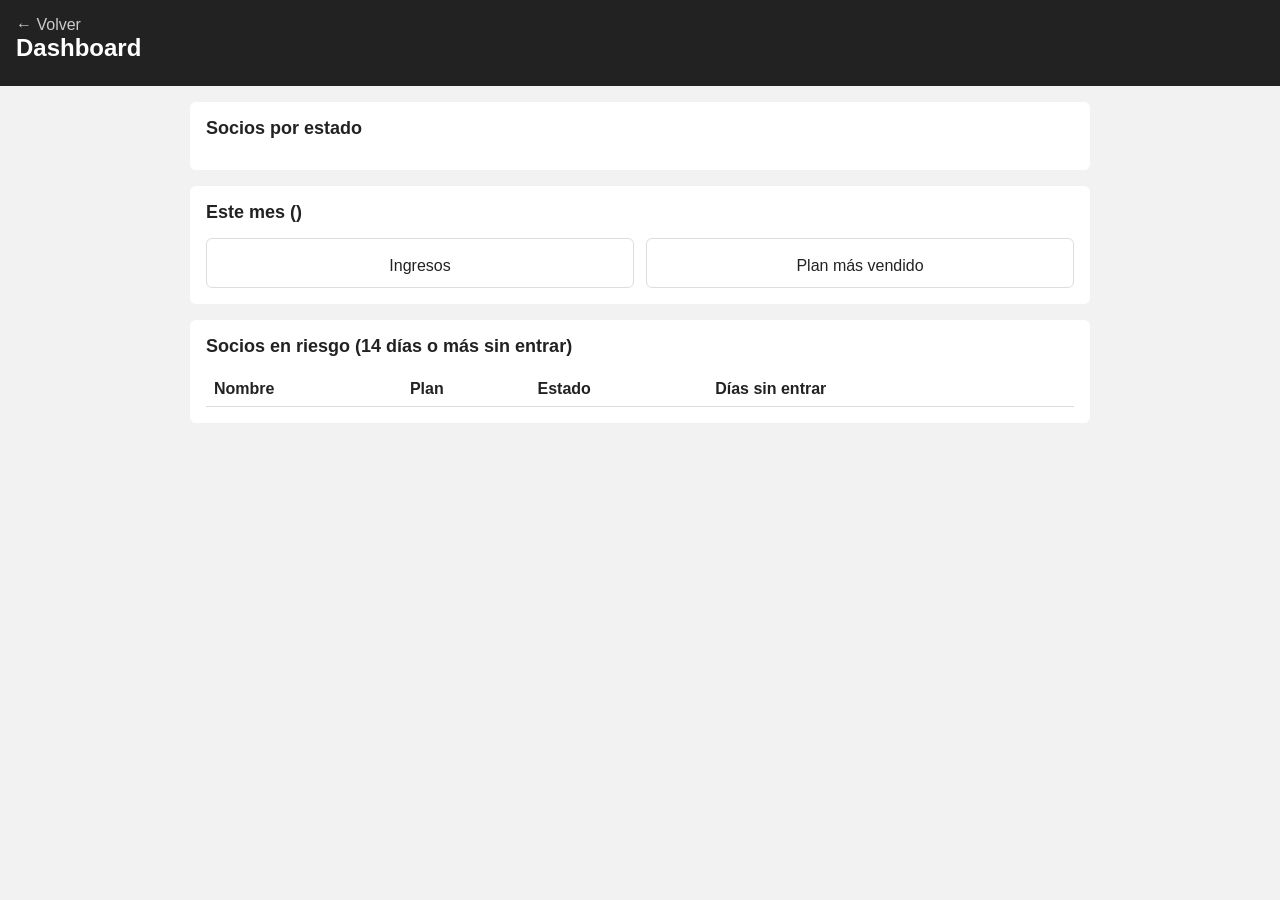
==== static/dashboard.html @ 6536957d "Implementa T6: dashboard con totales del mes, listas por estado y socios en riesgo" ====
<!DOCTYPE html>
<html lang="es">
<head>
    <meta charset="UTF-8">
    <meta name="viewport" content="width=device-width, initial-scale=1.0">
    <title>Gimnasio - Dashboard</title>
    <link rel="stylesheet" href="estilos.css">
</head>
<body>
    <header>
        <a href="index.html">&larr; Volver</a>
        <h1>Dashboard</h1>
        <div id="sesion"></div>
    </header>

    <main>
        <!-- Aquí aparecen los mensajes de éxito o error -->
        <div id="mensaje"></div>

        <section>
            <h2>Socios por estado</h2>
            <!-- Las tarjetas las rellena cargarDashboard() en app.js -->
            <div id="tarjetas-estado" class="tarjetas"></div>
        </section>

        <section>
            <h2>Este mes (<span id="mes"></span>)</h2>
            <div class="tarjetas">
                <div class="tarjeta">
                    <span class="numero" id="ingresos-mes"></span>
                    Ingresos
                </div>
                <div class="tarjeta">
                    <span class="numero" id="plan-mas-vendido"></span>
                    Plan más vendido
                </div>
            </div>
        </section>

        <section>
            <h2>Socios en riesgo (14 días o más sin entrar)</h2>
            <div class="tabla-scroll">
                <table>
                    <thead>
                        <tr>
                            <th>Nombre</th>
                            <th>Plan</th>
                            <th>Estado</th>
                            <th>Días sin entrar</th>
                            <th></th>
                        </tr>
                    </thead>
                    <tbody id="tabla-riesgo"></tbody>
                </table>
            </div>
        </section>

        <!-- Una sección por estado: vencidos, por vencer, congelados y cancelados -->
        <div id="listas-estado"></div>
    </main>

    <script src="app.js"></script>
    <script>
        // Al abrir la página: mostrar la sesión y cargar el dashboard
        mostrarSesion();
        cargarDashboard();
    </script>
</body>
</html>
---- static/estilos.css ----
/* =============================================
   Estilos del gimnasio (CSS básico, sin frameworks)
   ============================================= */

body {
    margin: 0;
    font-family: Arial, sans-serif;
    background: #f2f2f2;
    color: #222;
}

header {
    background: #222;
    color: white;
    padding: 16px;
}

header h1 {
    margin: 0;
    font-size: 24px;
}

header a {
    color: #ccc;
    text-decoration: none;
    margin-right: 12px;
}

main {
    max-width: 900px;
    margin: 0 auto;
    padding: 16px;
}

section {
    background: white;
    padding: 16px;
    margin-bottom: 16px;
    border-radius: 6px;
}

h2 {
    margin-top: 0;
    font-size: 18px;
}

/* El atributo hidden tiene que ganarle al display de botones y etiquetas */
[hidden] {
    display: none !important;
}

/* Lo que solo usa el administrador no se muestra a los demás roles (regla 15) */
body:not(.rol-admin) .solo-admin {
    display: none;
}

#sesion {
    margin-top: 8px;
    font-size: 14px;
}

/* ---------- Mensajes ---------- */

.mensaje {
    padding: 12px;
    margin-bottom: 16px;
    border-radius: 6px;
    font-weight: bold;
}

.mensaje.ok {
    background: #d4edda;
    color: #155724;
}

.mensaje.error {
    background: #f8d7da;
    color: #721c24;
}

/* ---------- Tablas ---------- */

.tabla-scroll {
    overflow-x: auto;
}

table {
    width: 100%;
    border-collapse: collapse;
}

th, td {
    text-align: left;
    padding: 8px;
    border-bottom: 1px solid #ddd;
}

.acciones {
    white-space: nowrap;
}

/* ---------- Estados del socio (regla 2) ---------- */

.estado {
    padding: 3px 8px;
    border-radius: 10px;
    font-size: 13px;
    color: white;
}

.activo {
    background: #28a745;
}

.por-vencer {
    background: #fd7e14;
}

.vencido {
    background: #dc3545;
}

.congelado {
    background: #17a2b8;
}

.cancelado {
    background: #6c757d;
}

/* ---------- Progreso (regla 6) ---------- */

.va-bien {
    color: #28a745;
}

.va-mal {
    color: #dc3545;
}

/* ---------- Rutina: qué hizo y qué no (regla 12) ---------- */

.hecho {
    color: #28a745;
}

.no-hecho {
    color: #dc3545;
}

/* ---------- Formularios y botones ---------- */

.campos {
    display: grid;
    grid-template-columns: repeat(auto-fill, minmax(200px, 1fr));
    gap: 12px;
    margin-bottom: 12px;
}

label {
    display: flex;
    flex-direction: column;
    gap: 4px;
    font-size: 14px;
    margin-bottom: 8px;
}

label.casilla {
    flex-direction: row;
    align-items: center;
}

#acciones-renovar, #acciones-congelar {
    margin-bottom: 12px;
}

input, select {
    padding: 6px;
    font-size: 14px;
    border: 1px solid #ccc;
    border-radius: 4px;
}

button, .boton {
    padding: 6px 12px;
    font-size: 14px;
    background: #222;
    color: white;
    border: none;
    border-radius: 4px;
    cursor: pointer;
    text-decoration: none;
    display: inline-block;
}

button:hover, .boton:hover {
    background: #444;
}

/* ---------- Ficha: dos columnas (una en móvil) ---------- */

.columnas {
    display: grid;
    grid-template-columns: 1fr 1fr;
    gap: 16px;
    margin-bottom: 16px;
}

.columnas section {
    margin-bottom: 0;
}

@media (max-width: 600px) {
    .columnas {
        grid-template-columns: 1fr;
    }
}


/* ---------- Dashboard: tarjetas con números (sin librerías de gráficos) ---------- */

.tarjetas {
    display: grid;
    grid-template-columns: repeat(auto-fit, minmax(140px, 1fr));
    gap: 12px;
}

.tarjeta {
    border: 1px solid #ddd;
    border-radius: 6px;
    padding: 12px;
    text-align: center;
}

.tarjeta .numero {
    display: block;
    font-size: 26px;
    font-weight: bold;
    margin-bottom: 6px;
}


/* Botón para eliminar socios */
.boton-eliminar {
    background: #dc3545;
}

.boton-eliminar:hover {
    background: #b02a37;
}
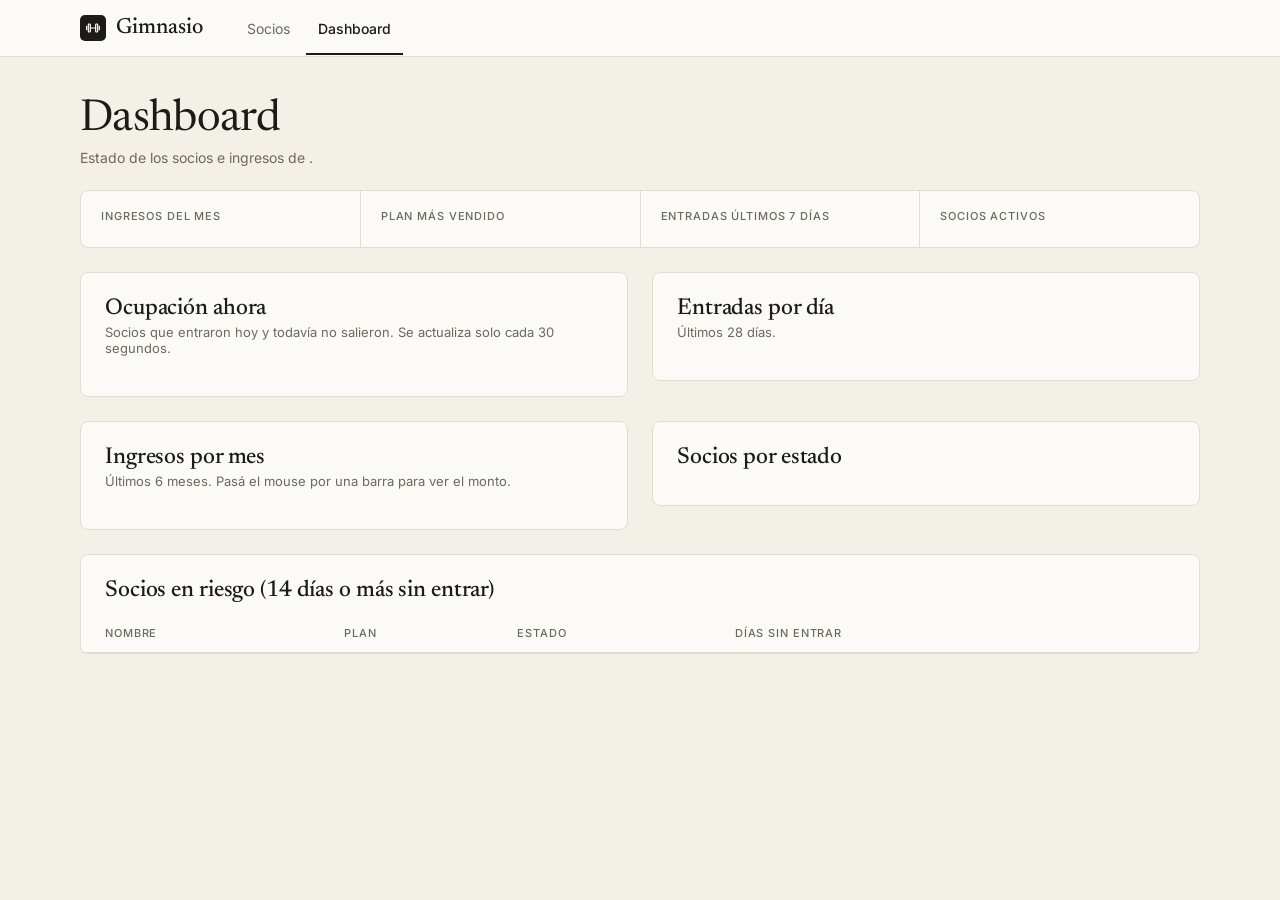
==== commit 9ddb70c1: "Rediseño sobrio de la interfaz, gráficos del dashboard y ocupación en vivo (T10) Interfaz (solo CSS," ====
--- a/static/dashboard.html
+++ b/static/dashboard.html
@@ -4,38 +4,65 @@
     <meta charset="UTF-8">
     <meta name="viewport" content="width=device-width, initial-scale=1.0">
     <title>Gimnasio - Dashboard</title>
+    <link rel="preconnect" href="https://fonts.googleapis.com">
+    <link rel="stylesheet" href="https://fonts.googleapis.com/css2?family=Inter:wght@400;500;600&family=Newsreader:opsz,wght@6..72,400;6..72,500&display=swap">
     <link rel="stylesheet" href="estilos.css">
 </head>
 <body>
     <header>
-        <a href="index.html">&larr; Volver</a>
-        <h1>Dashboard</h1>
-        <div id="sesion"></div>
+        <div class="barra">
+            <a class="marca" href="index.html"><span class="logo"><svg viewBox="0 0 24 24" width="16" height="16" fill="none" stroke="currentColor" stroke-width="1.8" stroke-linecap="round" stroke-linejoin="round" aria-hidden="true"><rect x="5" y="6" width="3" height="12" rx="1"/><rect x="16" y="6" width="3" height="12" rx="1"/><path d="M2.5 9.5v5M21.5 9.5v5M8 12h8"/></svg></span> Gimnasio</a>
+            <nav>
+                <a href="index.html">Socios</a>
+                <a class="actual" href="dashboard.html">Dashboard</a>
+                <a class="solo-admin" href="usuarios.html">Usuarios</a>
+            </nav>
+            <div id="sesion"></div>
+        </div>
     </header>
 
     <main>
+        <div class="encabezado">
+            <div>
+                <h1>Dashboard</h1>
+                <p class="subtitulo">Estado de los socios e ingresos de <span id="mes"></span>.</p>
+            </div>
+        </div>
+
         <!-- Aquí aparecen los mensajes de éxito o error -->
         <div id="mensaje"></div>
 
-        <section>
-            <h2>Socios por estado</h2>
-            <!-- Las tarjetas las rellena cargarDashboard() en app.js -->
-            <div id="tarjetas-estado" class="tarjetas"></div>
-        </section>
+        <!-- Los números del mes -->
+        <div class="tarjetas">
+            <div class="tarjeta"><span class="numero" id="ingresos-mes"></span>Ingresos del mes</div>
+            <div class="tarjeta"><span class="numero" id="plan-mas-vendido"></span>Plan más vendido</div>
+            <div class="tarjeta"><span class="numero" id="entradas-semana"></span>Entradas últimos 7 días</div>
+            <div class="tarjeta"><span class="numero" id="socios-activos"></span>Socios activos</div>
+        </div>
 
-        <section>
-            <h2>Este mes (<span id="mes"></span>)</h2>
-            <div class="tarjetas">
-                <div class="tarjeta">
-                    <span class="numero" id="ingresos-mes"></span>
-                    Ingresos
-                </div>
-                <div class="tarjeta">
-                    <span class="numero" id="plan-mas-vendido"></span>
-                    Plan más vendido
-                </div>
-            </div>
-        </section>
+        <!-- Gráficos dibujados con SVG en app.js (sin librerías) -->
+        <div class="columnas">
+            <section>
+                <h2>Ocupación ahora</h2>
+                <p class="nota">Socios que entraron hoy y todavía no salieron. Se actualiza solo cada 30 segundos.</p>
+                <div id="ocupacion" class="medidor"></div>
+            </section>
+            <section>
+                <h2>Entradas por día</h2>
+                <p class="nota">Últimos 28 días.</p>
+                <div id="grafico-entradas" class="grafico"></div>
+            </section>
+            <section>
+                <h2>Ingresos por mes</h2>
+                <p class="nota">Últimos 6 meses. Pasá el mouse por una barra para ver el monto.</p>
+                <div id="grafico-ingresos" class="grafico"></div>
+            </section>
+            <section>
+                <h2>Socios por estado</h2>
+                <!-- Una barra por estado, la rellena barrasPorEstado() en app.js -->
+                <div id="barras-estado" class="barras-estado"></div>
+            </section>
+        </div>
 
         <section>
             <h2>Socios en riesgo (14 días o más sin entrar)</h2>
@@ -64,6 +91,8 @@
         // Al abrir la página: mostrar la sesión y cargar el dashboard
         mostrarSesion();
         cargarDashboard();
+        // La ocupación cambia todo el tiempo: se vuelve a cargar cada 30 segundos
+        setInterval(cargarDashboard, 30000);
     </script>
 </body>
 </html>
--- a/static/estilos.css
+++ b/static/estilos.css
@@ -1,47 +1,30 @@
 /* =============================================
    Estilos del gimnasio (CSS básico, sin frameworks)
+   Diseño: tonos papel, títulos con serif (Newsreader) y texto con Inter.
+   Si no hay internet, se usan Georgia y la fuente del sistema.
    ============================================= */
+
+/* Colores y fuentes en un solo lugar: cambiar uno acá lo cambia en todas las páginas */
+:root {
+    --fondo: #f3f0e8;
+    --tarjeta: #fbfaf6;
+    --texto: #1d1b18;
+    --texto-medio: #45403a;
+    --texto-suave: #6e685d;
+    --borde: #e2ddd1;
+    --borde-suave: #ece8de;
+    --borde-campo: #d4cdbf;
+    --peligro: #b91c1c;
+    --serif: "Newsreader", Georgia, serif;
+    --sans: "Inter", "Segoe UI", system-ui, sans-serif;
+}
 
 body {
     margin: 0;
-    font-family: Arial, sans-serif;
-    background: #f2f2f2;
-    color: #222;
-}
-
-header {
-    background: #222;
-    color: white;
-    padding: 16px;
-}
-
-header h1 {
-    margin: 0;
-    font-size: 24px;
-}
-
-header a {
-    color: #ccc;
-    text-decoration: none;
-    margin-right: 12px;
-}
-
-main {
-    max-width: 900px;
-    margin: 0 auto;
-    padding: 16px;
-}
-
-section {
-    background: white;
-    padding: 16px;
-    margin-bottom: 16px;
-    border-radius: 6px;
-}
-
-h2 {
-    margin-top: 0;
-    font-size: 18px;
+    font-family: var(--sans);
+    font-size: 14px;
+    background: var(--fondo);
+    color: var(--texto);
 }
 
 /* El atributo hidden tiene que ganarle al display de botones y etiquetas */
@@ -54,34 +37,191 @@
     display: none;
 }
 
+/* ---------- Barra de arriba ---------- */
+
+header {
+    background: var(--tarjeta);
+    border-bottom: 1px solid var(--borde);
+}
+
+.barra {
+    max-width: 1120px;
+    margin: 0 auto;
+    padding: 0 24px;
+    min-height: 56px;
+    display: flex;
+    align-items: center;
+    gap: 32px;
+    flex-wrap: wrap;
+}
+
+.marca {
+    display: flex;
+    align-items: center;
+    gap: 10px;
+    font-family: var(--serif);
+    font-size: 22px;
+    font-weight: 500;
+    color: var(--texto);
+    text-decoration: none;
+}
+
+/* Logo: una mancuerna dibujada con SVG dentro de un cuadradito oscuro */
+.logo {
+    width: 26px;
+    height: 26px;
+    border-radius: 5px;
+    background: var(--texto);
+    color: white;
+    display: inline-flex;
+    align-items: center;
+    justify-content: center;
+    font-family: var(--sans);
+    font-size: 12px;
+    font-weight: 600;
+}
+
+nav {
+    display: flex;
+    gap: 4px;
+    flex: 1;
+}
+
+nav a {
+    padding: 18px 12px;
+    color: var(--texto-suave);
+    text-decoration: none;
+}
+
+nav a:hover {
+    color: var(--texto);
+}
+
+/* La página en la que estás se marca con una raya abajo */
+nav a.actual {
+    color: var(--texto);
+    font-weight: 500;
+    box-shadow: inset 0 -2px 0 var(--texto);
+}
+
 #sesion {
-    margin-top: 8px;
-    font-size: 14px;
+    display: flex;
+    align-items: center;
+    gap: 12px;
+    font-size: 13px;
+    color: var(--texto-suave);
+}
+
+/* ---------- Contenido ---------- */
+
+main {
+    max-width: 1120px;
+    margin: 0 auto;
+    padding: 40px 24px 64px;
+}
+
+/* Jerarquía: título de página grande con serif, secciones medianas, etiquetas chicas */
+h1 {
+    margin: 0;
+    font-family: var(--serif);
+    font-size: 44px;
+    font-weight: 400;
+    letter-spacing: -0.015em;
+    line-height: 1.05;
+}
+
+.encabezado {
+    display: flex;
+    align-items: flex-end;
+    justify-content: space-between;
+    gap: 16px;
+    flex-wrap: wrap;
+    margin-bottom: 24px;
+}
+
+.subtitulo {
+    margin: 6px 0 0;
+    color: var(--texto-suave);
+}
+
+.volver {
+    display: inline-block;
+    margin-bottom: 8px;
+    font-size: 13px;
+    color: var(--texto-suave);
+    text-decoration: none;
+}
+
+h2 {
+    margin: 0 0 12px;
+    font-family: var(--serif);
+    font-size: 23px;
+    font-weight: 500;
+    letter-spacing: -0.005em;
+}
+
+.nota {
+    margin: -8px 0 16px;
+    font-size: 13px;
+    color: var(--texto-suave);
+}
+
+section {
+    background: var(--tarjeta);
+    border: 1px solid var(--borde);
+    border-radius: 8px;
+    padding: 24px;
+    margin-bottom: 24px;
+}
+
+section p {
+    margin: 8px 0;
+}
+
+/* Dos columnas que pasan a una en pantallas chicas (nunca tres: min() evita que se desborde en el celular) */
+.columnas {
+    display: grid;
+    grid-template-columns: repeat(auto-fit, minmax(min(420px, 100%), 1fr));
+    gap: 24px;
+    align-items: start;
+    margin-bottom: 24px;
+}
+
+.columnas section {
+    margin-bottom: 0;
 }
 
 /* ---------- Mensajes ---------- */
 
 .mensaje {
-    padding: 12px;
-    margin-bottom: 16px;
-    border-radius: 6px;
-    font-weight: bold;
+    padding: 12px 16px;
+    margin-bottom: 24px;
+    border: 1px solid;
+    border-radius: 8px;
+    font-weight: 500;
 }
 
 .mensaje.ok {
-    background: #d4edda;
-    color: #155724;
+    background: #eef3ea;
+    color: #2f5a2a;
+    border-color: #cbdcc4;
 }
 
 .mensaje.error {
-    background: #f8d7da;
-    color: #721c24;
+    background: #f8ece8;
+    color: #8c2a1c;
+    border-color: #e8c9c0;
 }
 
 /* ---------- Tablas ---------- */
 
 .tabla-scroll {
     overflow-x: auto;
+}
+
+/* Una tabla que va pegada a los bordes de su sección */
+section .tabla-scroll:last-child {
+    margin: 0 -24px -24px;
 }
 
 table {
@@ -91,61 +231,94 @@
 
 th, td {
     text-align: left;
-    padding: 8px;
-    border-bottom: 1px solid #ddd;
+    padding: 12px 16px;
+    border-bottom: 1px solid var(--borde-suave);
+}
+
+th {
+    font-size: 11px;
+    font-weight: 500;
+    text-transform: uppercase;
+    letter-spacing: 0.08em;
+    color: var(--texto-suave);
+    border-bottom-color: var(--borde);
+}
+
+th:first-child, td:first-child {
+    padding-left: 24px;
+}
+
+th:last-child, td:last-child {
+    padding-right: 24px;
+}
+
+tbody tr:last-child td {
+    border-bottom: none;
+}
+
+td {
+    vertical-align: middle;
+}
+
+/* En las entradas de la rutina cada celda tiene varias líneas: alineadas arriba */
+#tabla-entradas td {
+    vertical-align: top;
 }
 
 .acciones {
     white-space: nowrap;
-}
-
-/* ---------- Estados del socio (regla 2) ---------- */
+    text-align: right;
+}
+
+/* ---------- Estados del socio (regla 2): un punto de color y el texto ---------- */
 
 .estado {
-    padding: 3px 8px;
-    border-radius: 10px;
-    font-size: 13px;
-    color: white;
-}
-
-.activo {
-    background: #28a745;
-}
-
-.por-vencer {
-    background: #fd7e14;
-}
-
-.vencido {
-    background: #dc3545;
-}
-
-.congelado {
-    background: #17a2b8;
-}
-
-.cancelado {
-    background: #6c757d;
-}
-
-/* ---------- Progreso (regla 6) ---------- */
-
-.va-bien {
-    color: #28a745;
-}
-
-.va-mal {
-    color: #dc3545;
-}
-
-/* ---------- Rutina: qué hizo y qué no (regla 12) ---------- */
-
-.hecho {
-    color: #28a745;
-}
-
-.no-hecho {
-    color: #dc3545;
+    white-space: nowrap;
+    font-weight: normal;
+}
+
+.estado::before {
+    content: "";
+    display: inline-block;
+    width: 6px;
+    height: 6px;
+    margin-right: 8px;
+    border-radius: 50%;
+    vertical-align: middle;
+    background: currentColor;
+}
+
+/* En el título de la ficha el estado va dentro de una pastilla */
+h1 .estado {
+    display: inline-flex;
+    align-items: center;
+    height: 24px;
+    padding: 0 10px;
+    margin-left: 8px;
+    border: 1px solid var(--borde);
+    border-radius: 999px;
+    background: var(--tarjeta);
+    font-family: var(--sans);
+    font-size: 12px;
+    font-weight: 500;
+    letter-spacing: 0;
+    vertical-align: middle;
+}
+
+.activo::before { background: #15803d; }
+.por-vencer::before { background: #b45309; }
+.vencido::before { background: #b91c1c; }
+.congelado::before { background: #0369a1; }
+.cancelado::before { background: #a8a294; }
+
+/* ---------- Progreso (regla 6) y rutina (regla 12) ---------- */
+
+.va-bien, .hecho {
+    color: #2f6b2a;
+}
+
+.va-mal, .no-hecho {
+    color: var(--peligro);
 }
 
 /* ---------- Formularios y botones ---------- */
@@ -153,98 +326,459 @@
 .campos {
     display: grid;
     grid-template-columns: repeat(auto-fill, minmax(200px, 1fr));
-    gap: 12px;
-    margin-bottom: 12px;
+    gap: 16px;
+    margin-bottom: 20px;
 }
 
 label {
     display: flex;
     flex-direction: column;
-    gap: 4px;
-    font-size: 14px;
-    margin-bottom: 8px;
+    gap: 6px;
+    font-size: 13px;
+    font-weight: 500;
+    color: var(--texto-medio);
 }
 
 label.casilla {
     flex-direction: row;
     align-items: center;
-}
-
-#acciones-renovar, #acciones-congelar {
-    margin-bottom: 12px;
+    gap: 8px;
+    font-weight: normal;
+    margin-bottom: 6px;
 }
 
 input, select {
-    padding: 6px;
+    height: 36px;
+    box-sizing: border-box;
+    padding: 0 10px;
+    font-family: inherit;
     font-size: 14px;
-    border: 1px solid #ccc;
-    border-radius: 4px;
+    color: var(--texto);
+    background: white;
+    border: 1px solid var(--borde-campo);
+    border-radius: 6px;
+}
+
+input:focus, select:focus {
+    outline: none;
+    border-color: var(--texto);
+}
+
+input[type="checkbox"] {
+    width: 15px;
+    height: 15px;
+    margin: 0;
+    accent-color: var(--texto);
+}
+
+/* Búsqueda de socios: los campos y los botones en una sola fila */
+.busqueda {
+    display: flex;
+    flex-wrap: wrap;
+    align-items: flex-end;
+    gap: 12px;
+    padding-bottom: 20px;
+    margin-bottom: 0;
+}
+
+.busqueda .campos {
+    flex: 1 1 400px;
+    grid-template-columns: minmax(180px, 1fr) 250px;
+    margin-bottom: 0;
+}
+
+.busqueda + .tabla-scroll {
+    border-top: 1px solid var(--borde);
+}
+
+/* Los precios se editan dentro de la tabla */
+td input {
+    width: 110px;
+    height: 32px;
+}
+
+/* Campo y botón en la misma fila (renovar, congelar, peso, IMC) */
+.fila {
+    display: flex;
+    gap: 8px;
+    align-items: flex-end;
+    margin-bottom: 16px;
+}
+
+.fila label {
+    flex: 1;
 }
 
 button, .boton {
-    padding: 6px 12px;
+    display: inline-flex;
+    align-items: center;
+    height: 36px;
+    box-sizing: border-box;
+    padding: 0 14px;
+    font-family: inherit;
     font-size: 14px;
-    background: #222;
+    font-weight: 500;
+    background: var(--texto);
     color: white;
-    border: none;
-    border-radius: 4px;
+    border: 1px solid var(--texto);
+    border-radius: 6px;
     cursor: pointer;
     text-decoration: none;
-    display: inline-block;
-}
-
-button:hover, .boton:hover {
-    background: #444;
-}
-
-/* ---------- Ficha: dos columnas (una en móvil) ---------- */
-
-.columnas {
-    display: grid;
-    grid-template-columns: 1fr 1fr;
-    gap: 16px;
-    margin-bottom: 16px;
-}
-
-.columnas section {
-    margin-bottom: 0;
-}
-
-@media (max-width: 600px) {
-    .columnas {
-        grid-template-columns: 1fr;
-    }
-}
-
-
-/* ---------- Dashboard: tarjetas con números (sin librerías de gráficos) ---------- */
-
+    vertical-align: middle;
+}
+
+button:hover {
+    background: #3a3631;
+}
+
+/* Botón secundario: fondo claro con borde */
+button.secundario, #sesion button {
+    background: white;
+    color: var(--texto);
+    border-color: var(--borde-campo);
+}
+
+button.secundario:hover, #sesion button:hover {
+    background: var(--fondo);
+}
+
+#sesion button, td button {
+    height: 30px;
+    padding: 0 10px;
+    font-size: 13px;
+}
+
+/* "Ver ficha" es un enlace de texto, no un botón lleno */
+.boton {
+    height: 30px;
+    padding: 0 6px;
+    font-size: 13px;
+    background: none;
+    border: none;
+    color: var(--texto-medio);
+}
+
+.boton:hover {
+    color: var(--texto);
+    text-decoration: underline;
+}
+
+/* Eliminar y cancelar: texto rojo, sin llamar la atención hasta pasar el mouse */
+.boton-eliminar {
+    background: white;
+    color: var(--peligro);
+    border-color: var(--borde);
+}
+
+.boton-eliminar:hover {
+    background: #f8ece8;
+}
+
+td .boton-eliminar {
+    background: none;
+    border: none;
+    padding: 0 6px;
+}
+
+/* ---------- Tarjetas con números (dashboard y ficha) ---------- */
+
+/* Celdas unidas por una línea fina: el gap de 1px deja ver el fondo como borde */
 .tarjetas {
     display: grid;
-    grid-template-columns: repeat(auto-fit, minmax(140px, 1fr));
-    gap: 12px;
-}
-
+    grid-template-columns: repeat(auto-fit, minmax(150px, 1fr));
+    gap: 1px;
+    background: var(--borde);
+    border: 1px solid var(--borde);
+    border-radius: 8px;
+    overflow: hidden;
+    margin-bottom: 24px;
+}
+
+section .tarjetas:last-child {
+    margin-bottom: 0;
+}
+
+/* La etiqueta va arriba y el número abajo (column-reverse invierte el orden del HTML) */
 .tarjeta {
-    border: 1px solid #ddd;
+    display: flex;
+    flex-direction: column-reverse;
+    justify-content: flex-end;
+    gap: 6px;
+    background: var(--tarjeta);
+    padding: 18px 20px;
+    font-size: 11px;
+    font-weight: 500;
+    text-transform: uppercase;
+    letter-spacing: 0.08em;
+    color: var(--texto-suave);
+}
+
+.tarjeta .numero {
+    font-family: var(--serif);
+    font-size: 36px;
+    font-weight: 400;
+    line-height: 1.1;
+    letter-spacing: -0.01em;
+    text-transform: none;
+    color: var(--texto);
+}
+
+.tarjeta .estado {
+    color: var(--texto-medio);
+}
+
+/* ---------- Gráficos del dashboard (SVG hecho a mano en app.js) ---------- */
+
+.grafico {
+    position: relative;
+}
+
+.grafico svg {
+    display: block;
+}
+
+.linea-guia {
+    stroke: var(--borde-suave);
+}
+
+.eje {
+    font-size: 11px;
+    fill: var(--texto-suave);
+}
+
+.barra {
+    fill: #57524a;
+}
+
+.zona {
+    fill: transparent;
+}
+
+/* La columna bajo el mouse se marca más oscura y con un fondo suave */
+.columna:hover .barra {
+    fill: var(--texto);
+}
+
+.columna:hover .zona {
+    fill: rgba(29, 27, 24, 0.04);
+}
+
+.tooltip {
+    position: absolute;
+    transform: translate(-50%, calc(-100% - 12px));
+    padding: 6px 10px;
     border-radius: 6px;
-    padding: 12px;
+    background: var(--texto);
+    color: white;
+    font-size: 12px;
+    white-space: nowrap;
+    pointer-events: none;
+}
+
+/* Ocupación (T10): medio círculo con el número en el centro */
+.medidor {
+    position: relative;
+    max-width: 320px;
+    margin: 8px auto 0;
+}
+
+.medidor svg {
+    display: block;
+    width: 100%;
+}
+
+.medidor-fondo, .medidor-valor {
+    fill: none;
+    stroke-width: 14;
+    stroke-linecap: round;
+}
+
+.medidor-fondo {
+    stroke: var(--borde-suave);
+}
+
+.medidor-valor {
+    stroke: var(--texto);
+}
+
+.medidor-texto {
+    position: absolute;
+    left: 0;
+    right: 0;
+    bottom: 0;
+    display: flex;
+    flex-direction: column;
+    align-items: center;
+    gap: 2px;
+    color: var(--texto-suave);
+    font-size: 13px;
+}
+
+.medidor-numero {
+    font-family: var(--serif);
+    font-size: 52px;
+    line-height: 1;
+    color: var(--texto);
+}
+
+.medidor-texto strong {
+    margin-top: 6px;
+    font-size: 11px;
+    font-weight: 500;
+    text-transform: uppercase;
+    letter-spacing: 0.08em;
+    color: var(--texto-medio);
+}
+
+/* Marca "Adentro" junto al nombre en la tabla de socios */
+.adentro {
+    margin-left: 8px;
+    padding: 2px 8px;
+    border: 1px solid var(--borde);
+    border-radius: 999px;
+    font-size: 11px;
+    color: var(--texto-medio);
+}
+
+/* Socios por estado: nombre, barra y cantidad en una fila */
+.barra-estado {
+    display: grid;
+    grid-template-columns: 120px 1fr 80px;
+    align-items: center;
+    gap: 16px;
+    padding: 8px 0;
+}
+
+.pista {
+    height: 8px;
+    border-radius: 4px;
+    background: var(--borde-suave);
+    overflow: hidden;
+}
+
+.relleno {
+    height: 100%;
+    border-radius: 4px;
+    background: #57524a;
+}
+
+.cantidad {
+    text-align: right;
+    font-weight: 500;
+}
+
+.porcentaje {
+    margin-left: 4px;
+    font-weight: normal;
+    color: var(--texto-suave);
+}
+
+/* ---------- Ficha del socio ---------- */
+
+/* Filas "dato: valor" con el valor a la derecha */
+.dato {
+    display: flex;
+    justify-content: space-between;
+    gap: 16px;
+    padding: 10px 0;
+    margin: 0;
+    border-bottom: 1px solid var(--borde-suave);
+}
+
+.dato > span:first-child {
+    color: var(--texto-suave);
+}
+
+.aviso {
+    display: flex;
+    align-items: center;
+    justify-content: space-between;
+    gap: 16px;
+    flex-wrap: wrap;
+    padding: 14px 20px;
+    margin-bottom: 24px;
+    background: var(--tarjeta);
+    border: 1px solid var(--borde);
+    border-radius: 8px;
+}
+
+.separador {
+    border-top: 1px solid var(--borde-suave);
+    padding-top: 16px;
+}
+
+#ejercicios-del-dia {
+    margin: 4px 0 16px;
+    padding-left: 18px;
+    color: var(--texto-medio);
+}
+
+/* ---------- Página de login ---------- */
+
+.login main {
+    max-width: 360px;
+    padding-top: 12vh;
     text-align: center;
 }
 
-.tarjeta .numero {
-    display: block;
-    font-size: 26px;
-    font-weight: bold;
-    margin-bottom: 6px;
-}
-
-
-/* Botón para eliminar socios */
-.boton-eliminar {
-    background: #dc3545;
-}
-
-.boton-eliminar:hover {
-    background: #b02a37;
-}
+.login h1 {
+    font-size: 34px;
+}
+
+.login section {
+    margin-top: 24px;
+    text-align: left;
+}
+
+.login .campos {
+    grid-template-columns: 1fr;
+}
+
+.login button[type="submit"] {
+    width: 100%;
+    justify-content: center;
+    height: 40px;
+}
+
+/* ---------- Pantallas chicas ---------- */
+
+@media (max-width: 700px) {
+    .barra {
+        gap: 0 16px;
+        padding: 8px 16px 0;
+    }
+
+    nav {
+        order: 3;
+        flex-basis: 100%;
+        overflow-x: auto;
+    }
+
+    nav a {
+        padding: 12px;
+    }
+
+    #sesion {
+        margin-left: auto;
+    }
+
+    main {
+        padding: 28px 16px 48px;
+    }
+
+    h1 {
+        font-size: 34px;
+    }
+
+    .busqueda .campos {
+        grid-template-columns: 1fr;
+    }
+
+    section {
+        padding: 20px;
+    }
+
+    section .tabla-scroll:last-child {
+        margin: 0 -20px -20px;
+    }
+}
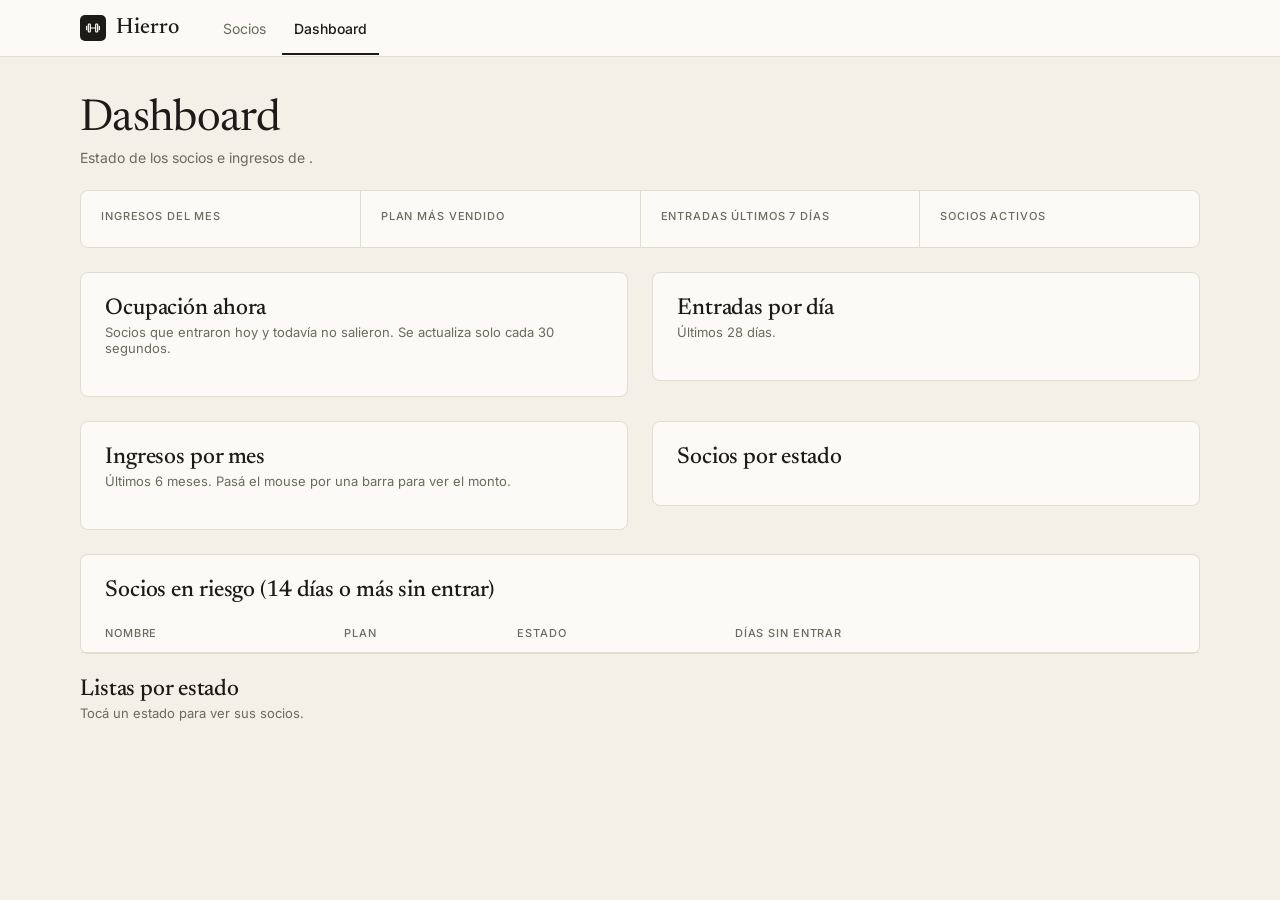
==== commit 2ec9479a: "Hierro: ficha en pestañas, página de Planes y mejoras de la interfaz - El gimnasio pasa a llamarse H" ====
--- a/static/dashboard.html
+++ b/static/dashboard.html
@@ -3,7 +3,7 @@
 <head>
     <meta charset="UTF-8">
     <meta name="viewport" content="width=device-width, initial-scale=1.0">
-    <title>Gimnasio - Dashboard</title>
+    <title>Hierro - Dashboard</title>
     <link rel="preconnect" href="https://fonts.googleapis.com">
     <link rel="stylesheet" href="https://fonts.googleapis.com/css2?family=Inter:wght@400;500;600&family=Newsreader:opsz,wght@6..72,400;6..72,500&display=swap">
     <link rel="stylesheet" href="estilos.css">
@@ -11,10 +11,11 @@
 <body>
     <header>
         <div class="barra">
-            <a class="marca" href="index.html"><span class="logo"><svg viewBox="0 0 24 24" width="16" height="16" fill="none" stroke="currentColor" stroke-width="1.8" stroke-linecap="round" stroke-linejoin="round" aria-hidden="true"><rect x="5" y="6" width="3" height="12" rx="1"/><rect x="16" y="6" width="3" height="12" rx="1"/><path d="M2.5 9.5v5M21.5 9.5v5M8 12h8"/></svg></span> Gimnasio</a>
+            <a class="marca" href="index.html"><span class="logo"><svg viewBox="0 0 24 24" width="16" height="16" fill="none" stroke="currentColor" stroke-width="1.8" stroke-linecap="round" stroke-linejoin="round" aria-hidden="true"><rect x="5" y="6" width="3" height="12" rx="1"/><rect x="16" y="6" width="3" height="12" rx="1"/><path d="M2.5 9.5v5M21.5 9.5v5M8 12h8"/></svg></span> Hierro</a>
             <nav>
                 <a href="index.html">Socios</a>
                 <a class="actual" href="dashboard.html">Dashboard</a>
+                <a class="solo-admin" href="planes.html">Planes</a>
                 <a class="solo-admin" href="usuarios.html">Usuarios</a>
             </nav>
             <div id="sesion"></div>
@@ -82,7 +83,9 @@
             </div>
         </section>
 
-        <!-- Una sección por estado: vencidos, por vencer, congelados y cancelados -->
+        <!-- Una lista plegable por estado: vencidos, por vencer, congelados y cancelados -->
+        <h2>Listas por estado</h2>
+        <p class="nota">Tocá un estado para ver sus socios.</p>
         <div id="listas-estado"></div>
     </main>
 
--- a/static/estilos.css
+++ b/static/estilos.css
@@ -474,12 +474,6 @@
     background: #f8ece8;
 }
 
-td .boton-eliminar {
-    background: none;
-    border: none;
-    padding: 0 6px;
-}
-
 /* ---------- Tarjetas con números (dashboard y ficha) ---------- */
 
 /* Celdas unidas por una línea fina: el gap de 1px deja ver el fondo como borde */
@@ -587,10 +581,10 @@
     width: 100%;
 }
 
+/* Puntas rectas: con puntas redondas, un valor chico se veía como una mancha */
 .medidor-fondo, .medidor-valor {
     fill: none;
     stroke-width: 14;
-    stroke-linecap: round;
 }
 
 .medidor-fondo {
@@ -673,7 +667,108 @@
     color: var(--texto-suave);
 }
 
+/* ---------- Estados vacíos: texto gris y en cursiva, para que no parezca un dato ---------- */
+
+.vacio {
+    padding: 28px 24px;
+    text-align: center;
+    font-style: italic;
+    color: var(--texto-suave);
+}
+
+.tarjeta .numero.sin-dato {
+    color: var(--borde-campo);
+}
+
+/* ---------- Listas por estado del dashboard: plegables con <details> ---------- */
+
+.lista-estado {
+    background: var(--tarjeta);
+    border: 1px solid var(--borde);
+    border-radius: 8px;
+    margin-bottom: 12px;
+    overflow: hidden;
+}
+
+.lista-estado summary {
+    display: flex;
+    align-items: center;
+    gap: 10px;
+    padding: 16px 24px;
+    cursor: pointer;
+    font-family: var(--serif);
+    font-size: 20px;
+    list-style: none;
+}
+
+.lista-estado summary::-webkit-details-marker {
+    display: none;
+}
+
+/* Flechita que gira al abrir */
+.lista-estado summary::after {
+    content: "";
+    width: 7px;
+    height: 7px;
+    margin-left: auto;
+    border-right: 1.5px solid var(--texto-suave);
+    border-bottom: 1.5px solid var(--texto-suave);
+    transform: rotate(45deg);
+    transition: transform 0.15s;
+}
+
+.lista-estado[open] summary::after {
+    transform: rotate(-135deg);
+}
+
+.lista-estado summary .estado {
+    font-family: var(--serif);
+}
+
+.cantidad-lista {
+    font-family: var(--sans);
+    font-size: 13px;
+    color: var(--texto-suave);
+}
+
+.lista-estado[open] summary {
+    border-bottom: 1px solid var(--borde);
+}
+
 /* ---------- Ficha del socio ---------- */
+
+/* Pestañas: botones de texto con una raya debajo del elegido */
+.pestanas {
+    display: flex;
+    gap: 4px;
+    margin-bottom: 24px;
+    border-bottom: 1px solid var(--borde);
+    overflow-x: auto;
+}
+
+button.pestana {
+    height: auto;
+    padding: 12px 14px;
+    background: none;
+    border: none;
+    border-radius: 0;
+    color: var(--texto-suave);
+    white-space: nowrap;
+}
+
+button.pestana:hover {
+    background: none;
+    color: var(--texto);
+}
+
+button.pestana.actual {
+    color: var(--texto);
+    box-shadow: inset 0 -2px 0 var(--texto);
+}
+
+.zona-peligro {
+    border-color: #e8c9c0;
+}
 
 /* Filas "dato: valor" con el valor a la derecha */
 .dato {
